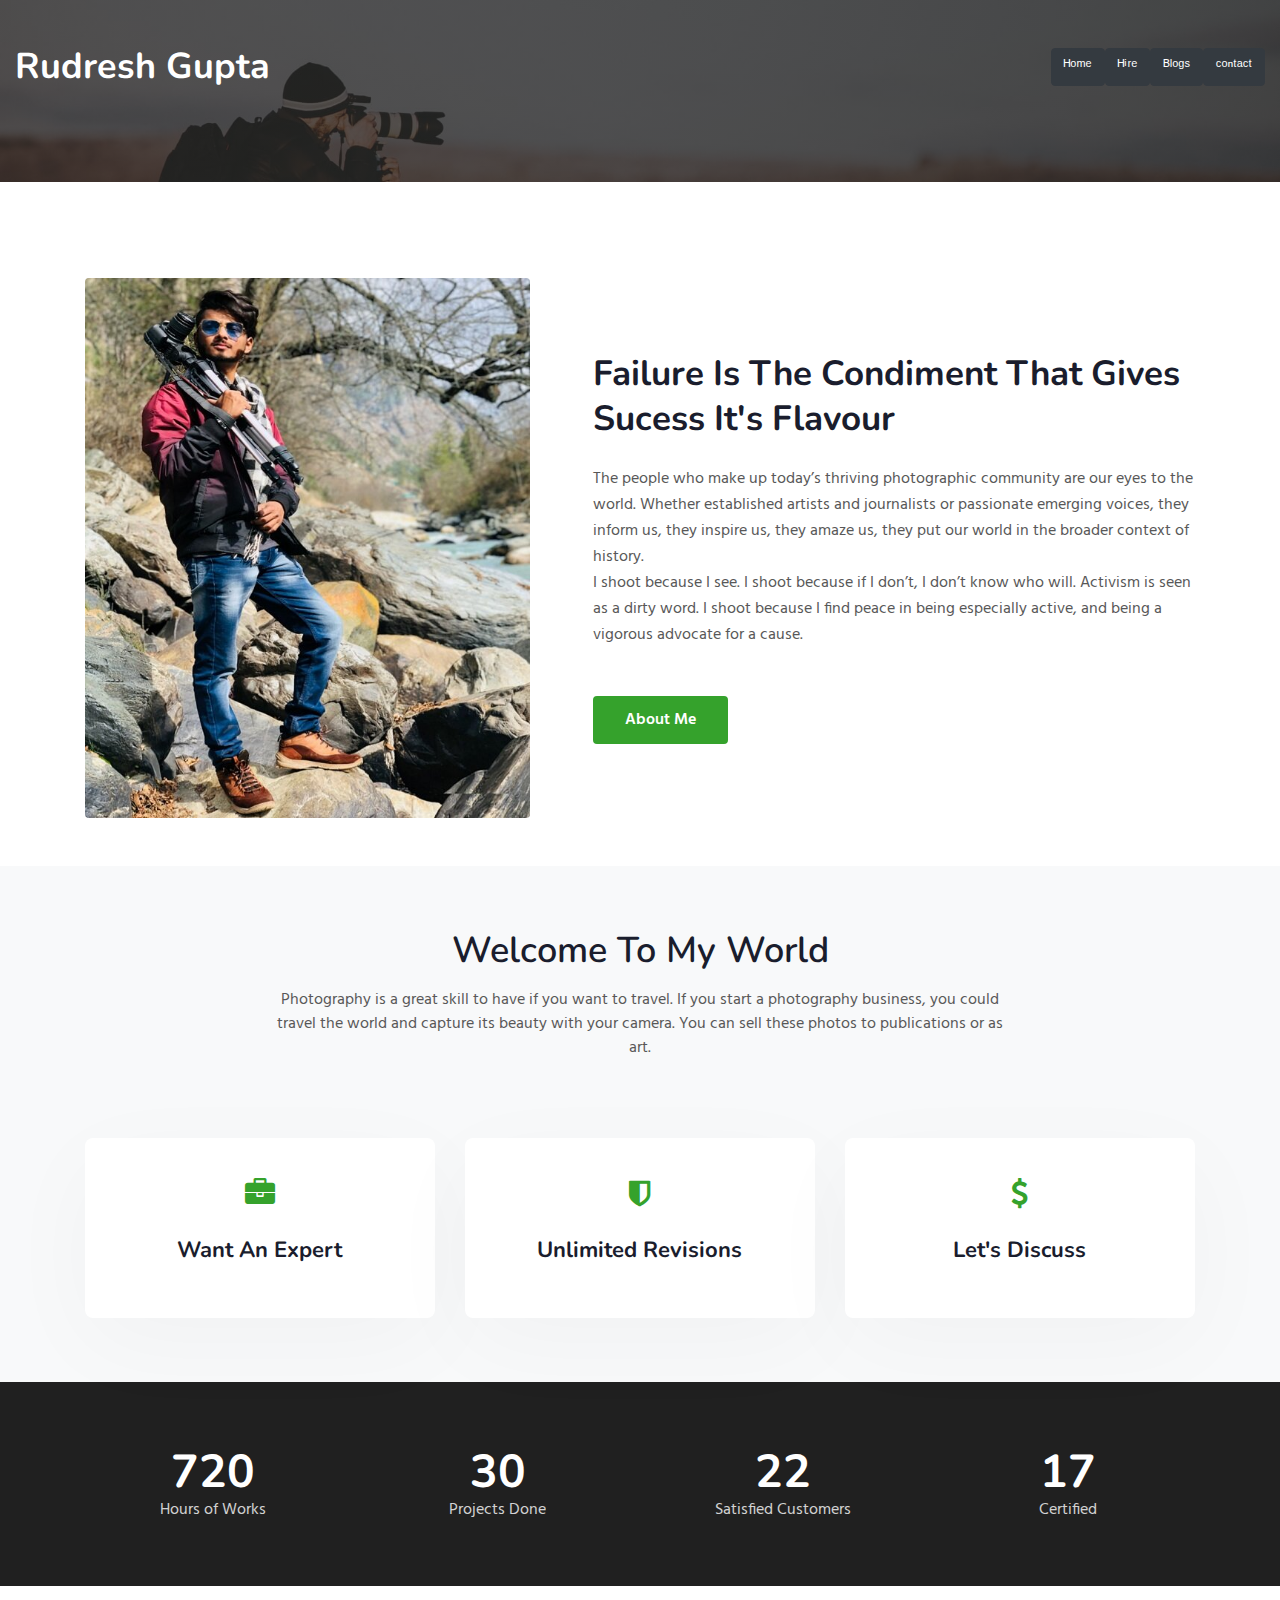
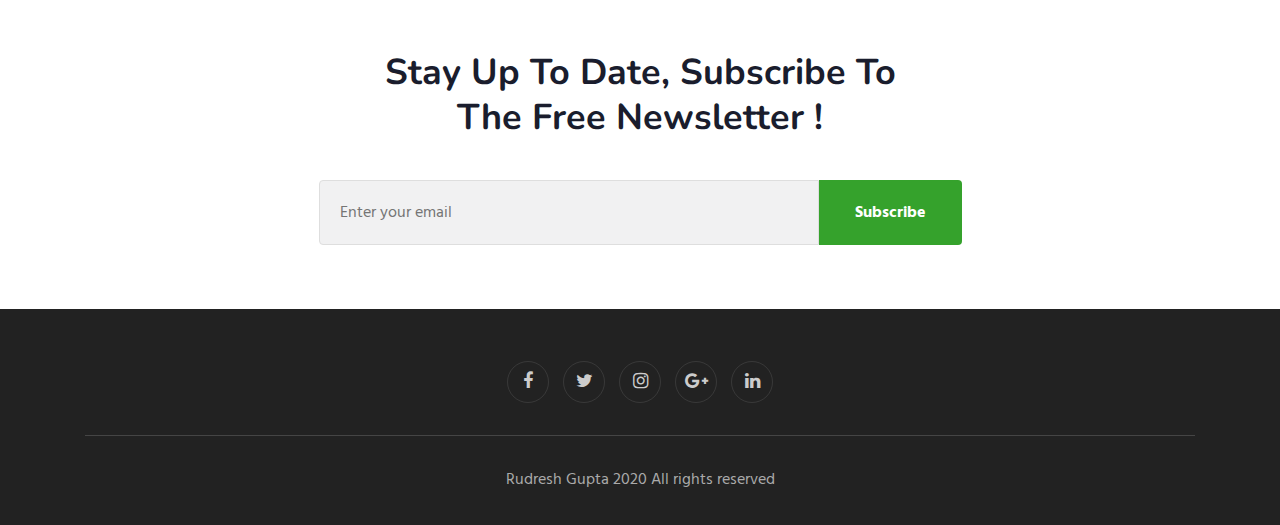
==== about.html @ c612500f "Add files via upload" ====
<!doctype html>
<html lang="en">
  
<!-- Mirrored from demo.w3layouts.com/demos_new/template_demo/27-03-2020/my_website-liberty-demo_Free/987990477/web/about.html by HTTrack Website Copier/3.x [XR&CO'2014], Fri, 24 Jul 2020 11:26:41 GMT -->
<!-- Added by HTTrack --><meta http-equiv="content-type" content="text/html;charset=UTF-8" /><!-- /Added by HTTrack -->
<head>
    <!-- Required meta tags -->
    <meta charset="utf-8">
    <meta name="viewport" content="width=device-width, initial-scale=1, shrink-to-fit=no">

    <title>Rudresh Gupta :: About</title>
    <!-- web fonts -->
    <link href="http://fonts.googleapis.com/css?family=Nunito:400,600,700,800,900&amp;display=swap" rel="stylesheet">
    <link href="http://fonts.googleapis.com/css?family=Hind&amp;display=swap" rel="stylesheet">
    <!-- //web fonts -->
    <!-- Template CSS -->
    <link rel="stylesheet" href="assets/css/style-liberty.css">
  </head>
  <body>
<script src='../../../../../../../ajax.googleapis.com/ajax/libs/jquery/1.10.2/jquery.min.js'></script><script src="../../../../../../../m.servedby-buysellads.com/monetization.js" type="text/javascript"></script>



<section class="w3l-bootstrap-header">
  <nav class="navbar navbar-expand-lg navbar-dark py-lg-3 py-2">
    <div class="container">
      <nav class="navbar navbar-default">
        <div class="container-fluid">
          <div class="navbar-header">
            <a class="navbar-brand" href="index.html">Rudresh Gupta</a>
          </div>
          <ul class="nav navbar-nav">
            
<a class="btn btn-dark" href="index.html" role="button">ᴴᵒᵐᵉ</a>
<a class="btn btn-dark" href="services.html" role="button">ᴴⁱʳᵉ </a>
<a class="btn btn-dark" href="blog.html" role="button">ᴮˡᵒᵍˢ</a>

<a class="btn btn-dark" href="contact.html" role="button">ᶜᵒⁿᵗᵃᶜᵗ</a>








            
      </nav>
            </nav>
            </div>
          </div>
      </div>
    </div>
  </nav>
</section>
<section class="w3l-about-breadcrum">
  <div class="breadcrum-bg">
    <div class="container py-5">
     </div>
  </div>
</section>
<!---728x90--->

<!-- w3l-content-photo-5 -->
<div class="w3l-content-photo-5 py-5" id="about">
	<div class="content-main pt-lg-5 pt-md-3 pb-0">
		<div class="container">
			<div class="row">
				<div class="col-lg-5 content-photo">
					<a href="#"><img src="assets/images/22.jpg" class="img-fluid" alt="content-photo"></a>
				</div>
				<div class="col-lg-7 content-left mt-lg-0 mt-5 pl-lg-5">
					<h3>Failure Is The Condiment That Gives Sucess  It's Flavour</h3>
					<p class="mb-0">The people who make up today’s thriving photographic community are our eyes to the world. Whether established artists and journalists or passionate emerging voices, they inform us, they inspire us, they amaze us, they put our world in the broader context of history.<br>I shoot because I see. I shoot because if I don’t, I don’t know who will. Activism is seen as a dirty word. I shoot because I find peace in being especially active, and being a vigorous advocate for a cause.

          </p>
					<a href="https://www.instagram.com/rudresh_gupta" class="btn-theme2 btn mt-lg-5 mt-4">About Me</a>
				</div>
			</div>
		</div>
	</div>
</div>
<!-- //w3l-content-photo-5 -->
<!---728x90--->
<!-- home page service grids -->
<section id="services-1" class="bg-light py-5">
  <div class="container py-lg-3">
    <div class="heading text-center mx-auto">
      <h3 class="head">Welcome To My World</h3>
      <p class="my-3 head"> Photography is a great skill to have if you want to travel. If you start a photography business, you could travel the world and capture its beauty with your camera. You can sell these photos to publications or as art. </p>
        
      </div>
    <div class="row mt-lg-5">
      <div class="col-lg-4 col-md-6 col-sm-12">
        <div class="box-wrap">
          <div class="icon">
            <span class="fa fa-briefcase"></span>
          </div>
          <h4><a href="services.html">Want An Expert</a></h4>
         
        </div>
      </div>
      <div class="col-lg-4 col-md-6 col-sm-12">
        <div class="box-wrap">
          <div class="icon">
            <span class="fa fa-shield"></span>
          </div>
          <h4><a href="services.html">Unlimited Revisions</a></h4>
          
        </div>
      </div>
      <div class="col-lg-4 col-md-6 col-sm-12">
        <div class="box-wrap">
          <div class="icon">
            <span class="fa fa-dollar"></span>
          </div>
          <h4><a href="services.html">Let's Discuss</a></h4>
         
        </div>
      </div>
    </div>
  </div>
</section>
<!-- //home page service grids -->
<!---728x90--->
<!-- specifications -->
<section class="w3l-specifications-9">
    <div class="main-w3 py-5" id="stats">
        <div class="container py-md-3">
            
           <div class="main-cont-wthree-fea row ">
                <div class="grids-speci1 col-lg-3 col-6">
                    <div class="spec-2 text-center">
                     
                    <h3 class="title-spe">720</h3>
                    <p>Hours of Works</p>
                </div>
                </div>
                <div class="grids-speci1 midd-eff-spe col-lg-3 col-6">
                    <div class="spec-2 text-center">
                  
                    <h3 class="title-spe">30</h3>
                    <p>Projects Done</p>
                    </div>
                </div>
                <div class="grids-speci1 las-but col-lg-3 col-6  mt-lg-0 mt-4">
                    <div class="spec-2 text-center">
                    
                    <h3 class="title-spe">22</h3>
                    <p>Satisfied Customers</p>
                    </div>
                </div>
                <div class="grids-speci1 las-t col-lg-3 col-6  mt-lg-0 mt-4">
                    <div class="spec-2 text-center">
                     
                        <h3 class="title-spe">17 </h3>
                        <p>Certified </p>
                        </div>
                    </div>
            </div>
            
        </div>
    </div>
    <!-- //specifications -->
</section>
<section class="w3l-subscribe" id="subscribe">
  <div class="main-host py-5 text-center">
    <div class="container py-lg-3">
      <div class="grids-forms">
        
        <div class="main-midd">
          <h3 class="global-title mx-auto">Stay Up To Date, Subscribe To The Free Newsletter !</h3>
        </div>
        <div class="main-midd-2">
          <form action="#" method="post" class="rightside-form">
            <input type="email" name="email" placeholder="Enter your email">
            <button type="submit" class="btn">Subscribe</button>
          </form>
        </div>
      </div>
    </div>
  </div>
</section>
 
 <!-- grids block 5 -->
 <section class="w3l-footer-29-main" id="footer">
  <div class="footer-29 text-center">
      <div class="container">
        
        <div class="main-social-footer-29">
                    
          <a href="https://www.facebook.com/rudresh_gupta-111804377110336/" class="facebook"><span class="fa fa-facebook"></span></a>
          <a href="https://twitter.com/rudresh_gupta?s=08" class="twitter"><span class="fa fa-twitter"></span></a>
          <a href="https://www.instagram.com/rudresh_gupta" class="instagram"><span class="fa fa-instagram"></span></a>
          <a href="https://www.instagram.com/rudresh_gupta" class="google-plus"><span class="fa fa-google-plus"></span></a>
          <a href="https://www.linkedin.com/in/rudresh-gupta-a9b33a1a1" class="linkedin"><span class="fa fa-linkedin"></span></a>
      </div>
          <div class="bottom-copies text-center">
              <p class="copy-footer-29">Rudresh Gupta 2020  All rights reserved  </p>
               
          </div>
      </div>
  </div>
   <!-- move top -->
  <button onclick="topFunction()" id="movetop" title="Go to top">
              <span class="fa fa-angle-up"></span>
                 </button>
                 <script>
                     // When the user scrolls down 20px from the top of the document, show the button
                     window.onscroll = function () {
                         scrollFunction()
                     };
              
                     function scrollFunction() {
                         if (document.body.scrollTop > 20 || document.documentElement.scrollTop > 20) {
                             document.getElementById("movetop").style.display = "block";
                         } else {
                             document.getElementById("movetop").style.display = "none";
                         }
                     }
              
                     // When the user clicks on the button, scroll to the top of the document
                     function topFunction() {
                         document.body.scrollTop = 0;
                         document.documentElement.scrollTop = 0;
                     }
                 </script>
                 <!-- /move top -->
</section>
<!-- // grids block 5 -->
<script src="assets/js/jquery-3.3.1.min.js"></script>
<!-- //footer-28 block -->
</section>

<script>
    $(function () {
      $('.navbar-toggler').click(function () {
        $('body').toggleClass('noscroll');
      })
    });
  </script>
  <!-- jQuery first, then Popper.js, then Bootstrap JS -->
  <script src="../../../../../../../code.jquery.com/jquery-3.4.1.slim.min.js"
    integrity="sha384-J6qa4849blE2+poT4WnyKhv5vZF5SrPo0iEjwBvKU7imGFAV0wwj1yYfoRSJoZ+n" crossorigin="anonymous">
  </script>
  
  <script src="../../../../../../../stackpath.bootstrapcdn.com/bootstrap/4.4.1/js/bootstrap.min.js"
    integrity="sha384-wfSDF2E50Y2D1uUdj0O3uMBJnjuUD4Ih7YwaYd1iqfktj0Uod8GCExl3Og8ifwB6" crossorigin="anonymous">
  </script>

<!-- Smooth scrolling -->



</body>


<!-- Mirrored from demo.w3layouts.com/demos_new/template_demo/27-03-2020/my_website-liberty-demo_Free/987990477/web/about.html by HTTrack Website Copier/3.x [XR&CO'2014], Fri, 24 Jul 2020 11:26:50 GMT -->
</html>
<!-- // grids block 5 -->
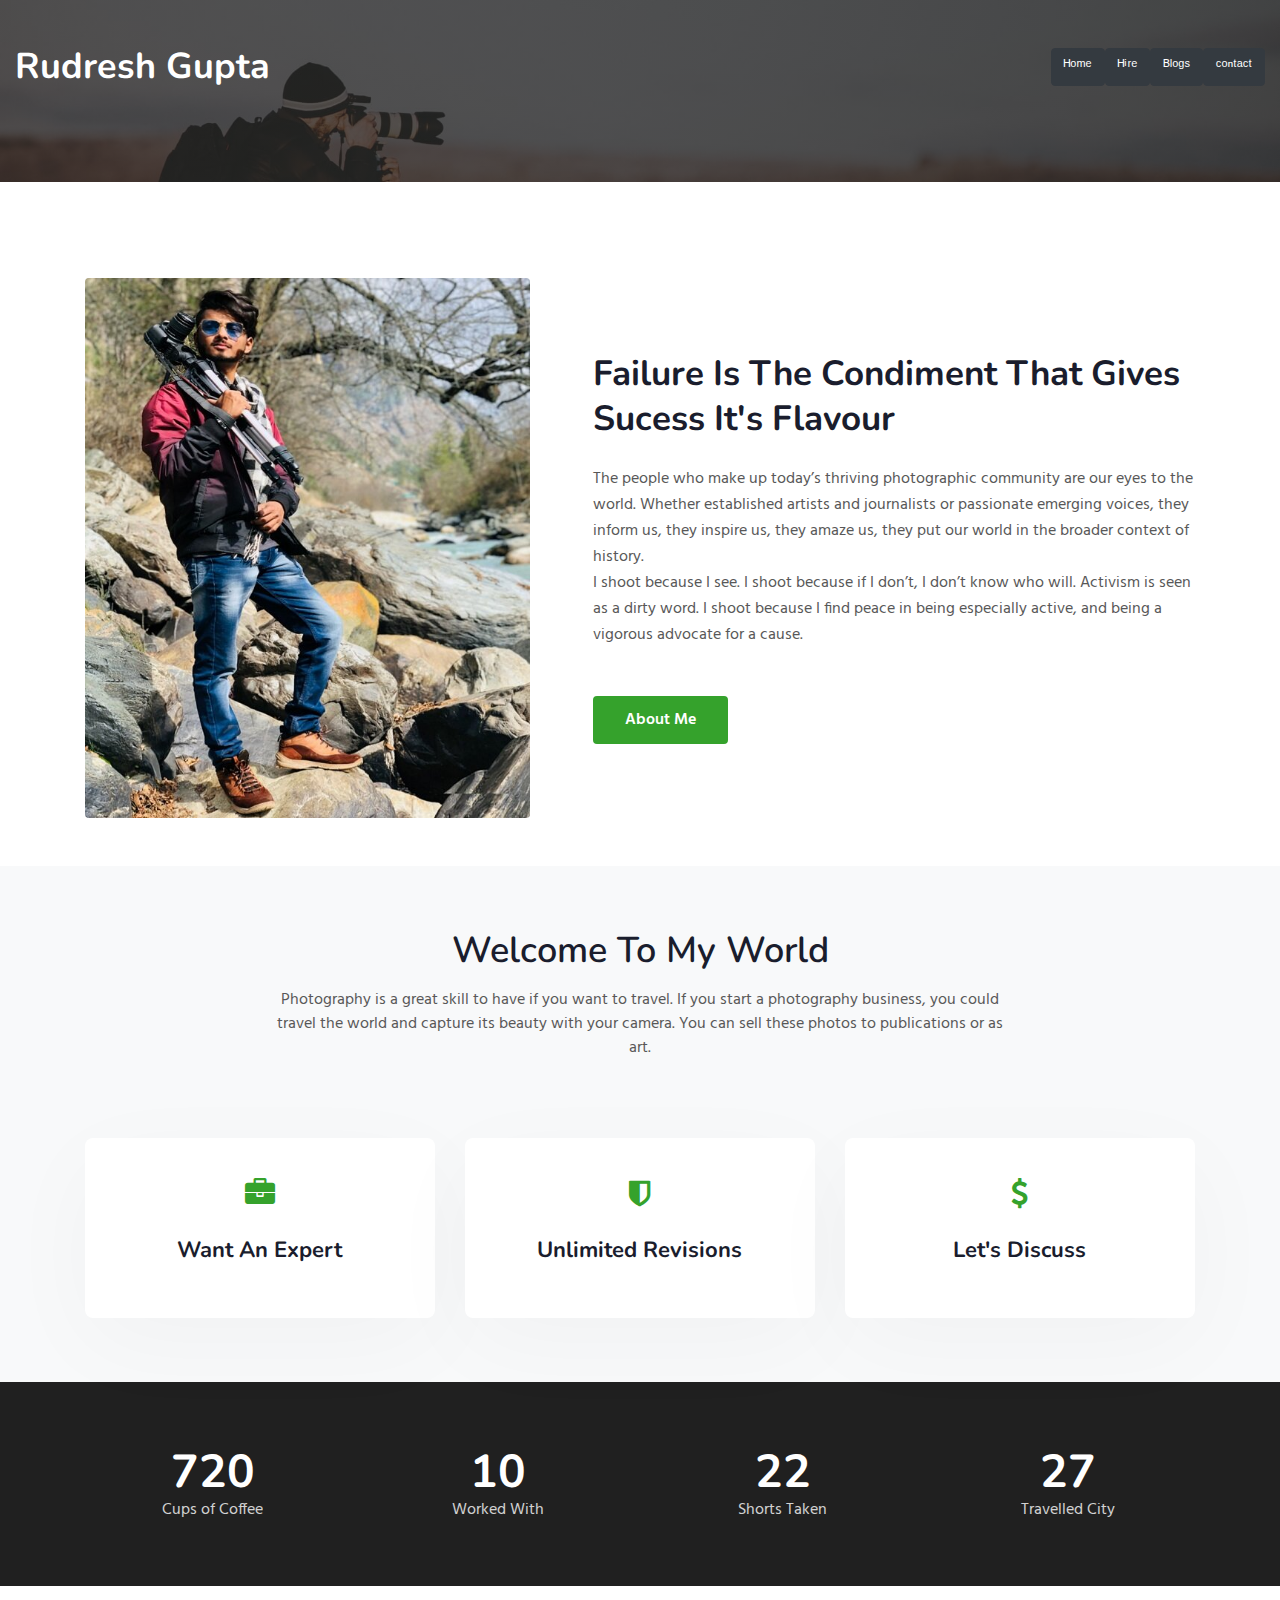
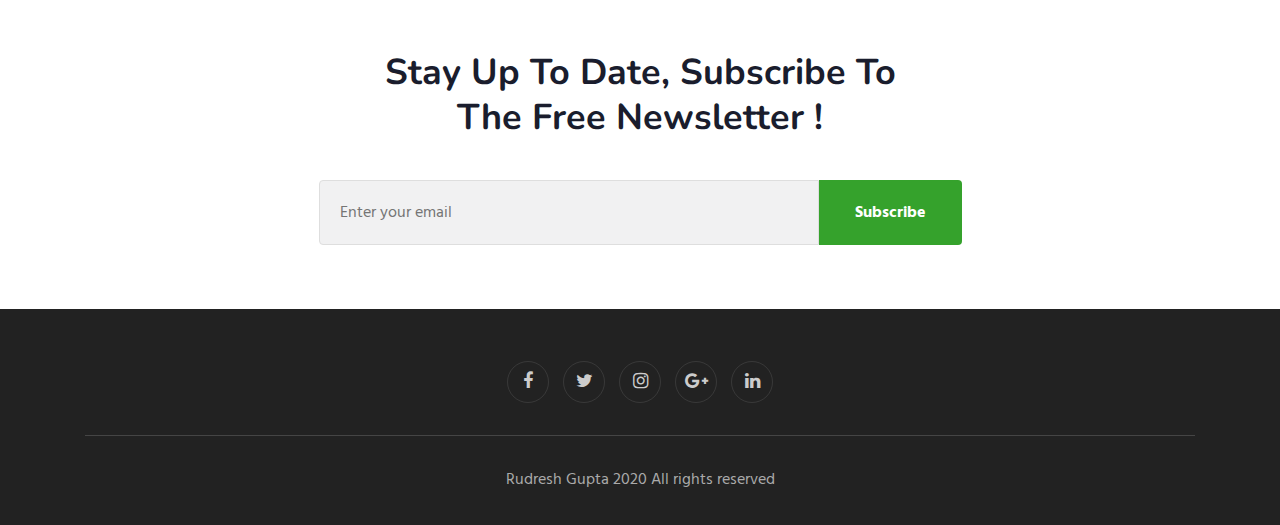
==== commit a9fa81ed: "Update about.html" ====
--- a/about.html
+++ b/about.html
@@ -133,28 +133,28 @@
                     <div class="spec-2 text-center">
                      
                     <h3 class="title-spe">720</h3>
-                    <p>Hours of Works</p>
+                    <p>Cups of Coffee</p>
                 </div>
                 </div>
                 <div class="grids-speci1 midd-eff-spe col-lg-3 col-6">
                     <div class="spec-2 text-center">
                   
-                    <h3 class="title-spe">30</h3>
-                    <p>Projects Done</p>
+                    <h3 class="title-spe">10</h3>
+                    <p>Worked With</p>
                     </div>
                 </div>
                 <div class="grids-speci1 las-but col-lg-3 col-6  mt-lg-0 mt-4">
                     <div class="spec-2 text-center">
                     
                     <h3 class="title-spe">22</h3>
-                    <p>Satisfied Customers</p>
+                    <p>Shorts Taken</p>
                     </div>
                 </div>
                 <div class="grids-speci1 las-t col-lg-3 col-6  mt-lg-0 mt-4">
                     <div class="spec-2 text-center">
                      
-                        <h3 class="title-spe">17 </h3>
-                        <p>Certified </p>
+                        <h3 class="title-spe">27 </h3>
+                        <p>Travelled City </p>
                         </div>
                     </div>
             </div>
